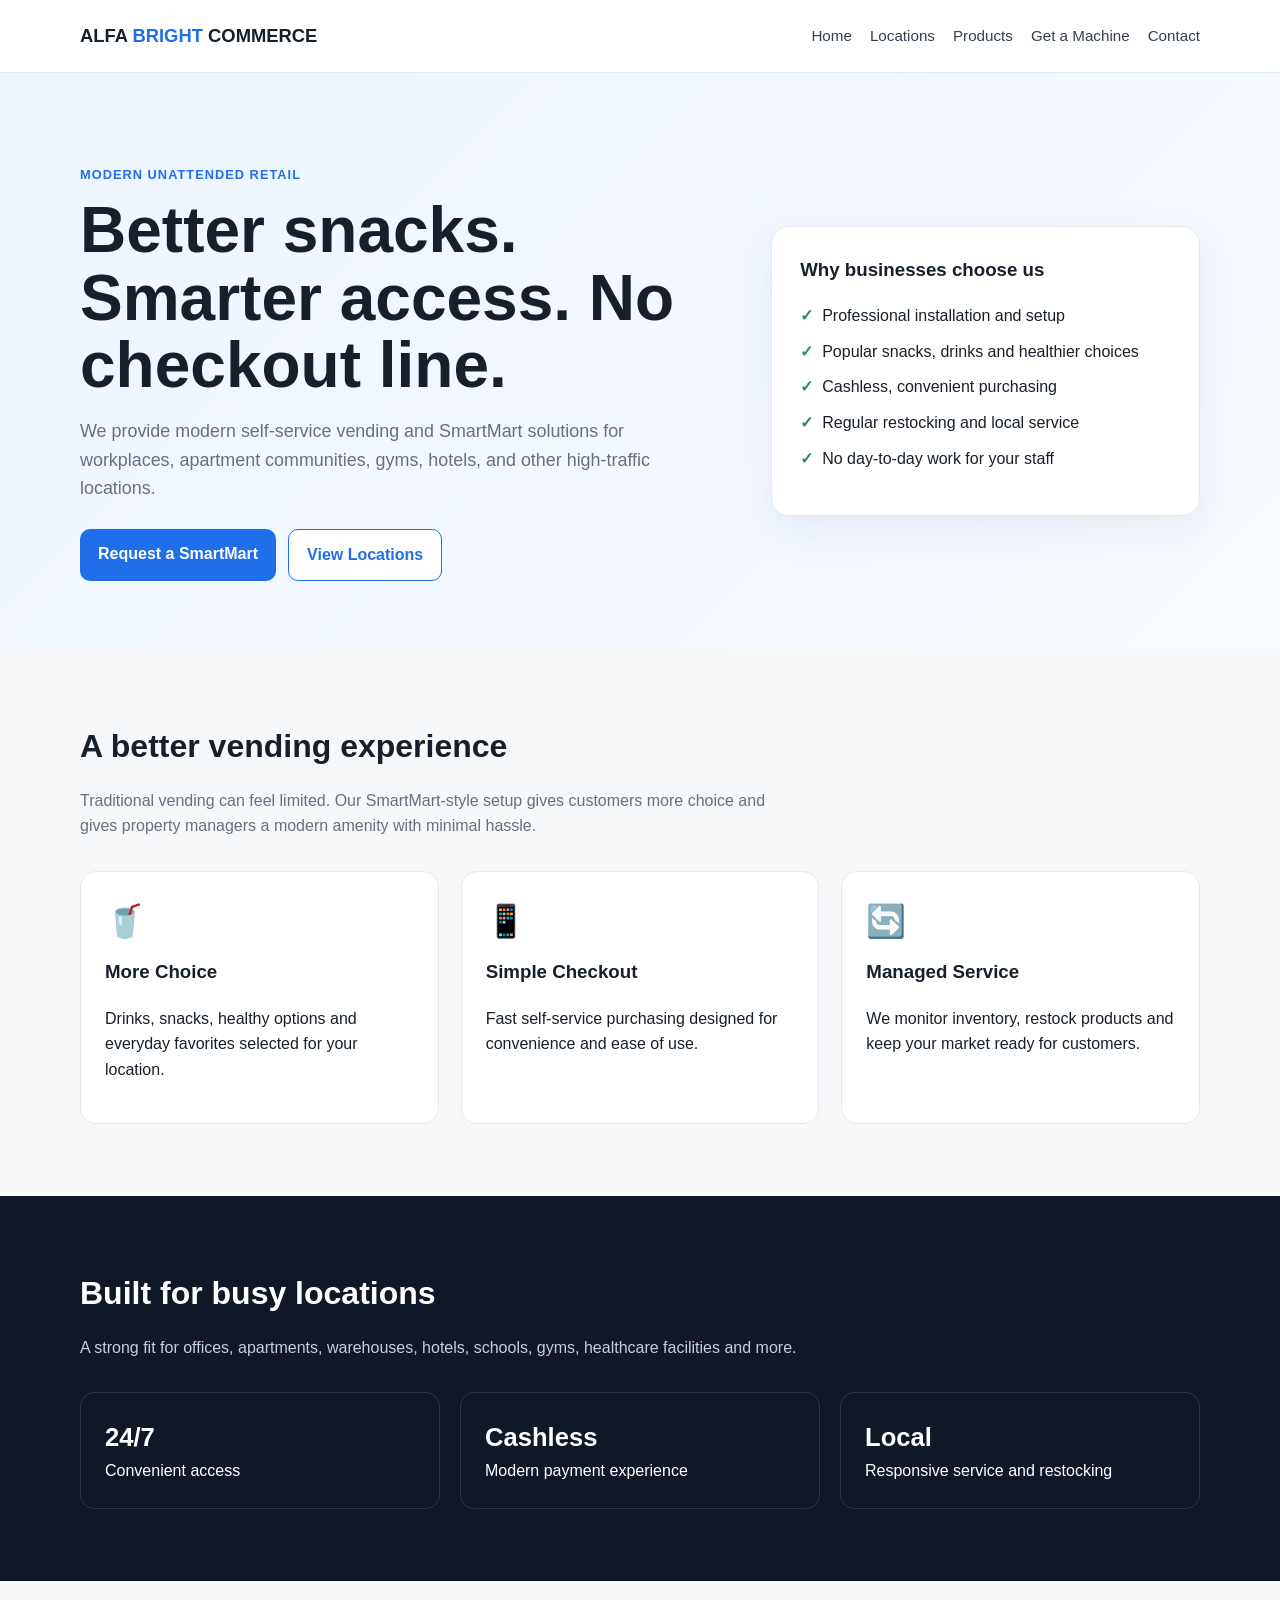
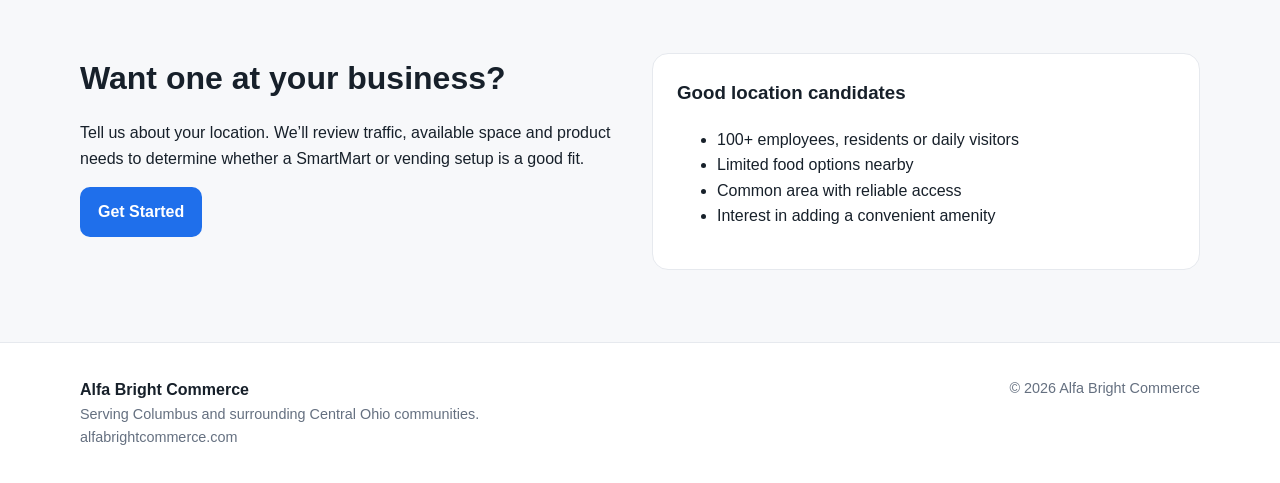
==== index.html @ e9631b59 "Add files via upload" ====
<!doctype html><html lang="en"><head><meta charset="utf-8"><meta name="viewport" content="width=device-width,initial-scale=1"><title>Alfa Bright Commerce | Smart Vending & Micro Markets</title><meta name="description" content="Modern vending and unattended retail solutions for offices, apartments, gyms, hotels and workplaces."><link rel="stylesheet" href="styles.css"></head><body>
<header class="site-header"><div class="container nav"><a class="brand" href="index.html">ALFA <span>BRIGHT</span> COMMERCE</a><button class="menu-btn">☰</button><nav class="nav-links"><a href="index.html">Home</a><a href="locations.html">Locations</a><a href="products.html">Products</a><a href="get-a-machine.html">Get a Machine</a><a href="contact.html">Contact</a></nav></div></header>
<main><section class="hero"><div class="container hero-grid"><div><span class="eyebrow">Modern unattended retail</span><h1>Better snacks. Smarter access. No checkout line.</h1><p>We provide modern self-service vending and SmartMart solutions for workplaces, apartment communities, gyms, hotels, and other high-traffic locations.</p><div class="actions"><a class="btn" href="get-a-machine.html">Request a SmartMart</a><a class="btn secondary" href="locations.html">View Locations</a></div></div><aside class="hero-card"><h3>Why businesses choose us</h3><ul class="checks"><li>Professional installation and setup</li><li>Popular snacks, drinks and healthier choices</li><li>Cashless, convenient purchasing</li><li>Regular restocking and local service</li><li>No day-to-day work for your staff</li></ul></aside></div></section>
<section class="section"><div class="container"><h2>A better vending experience</h2><p class="section-intro">Traditional vending can feel limited. Our SmartMart-style setup gives customers more choice and gives property managers a modern amenity with minimal hassle.</p><div class="grid-3"><div class="card"><div class="icon">🥤</div><h3>More Choice</h3><p>Drinks, snacks, healthy options and everyday favorites selected for your location.</p></div><div class="card"><div class="icon">📱</div><h3>Simple Checkout</h3><p>Fast self-service purchasing designed for convenience and ease of use.</p></div><div class="card"><div class="icon">🔄</div><h3>Managed Service</h3><p>We monitor inventory, restock products and keep your market ready for customers.</p></div></div></div></section>
<section class="section band"><div class="container"><h2>Built for busy locations</h2><p class="section-intro">A strong fit for offices, apartments, warehouses, hotels, schools, gyms, healthcare facilities and more.</p><div class="stats"><div class="stat"><strong>24/7</strong><span>Convenient access</span></div><div class="stat"><strong>Cashless</strong><span>Modern payment experience</span></div><div class="stat"><strong>Local</strong><span>Responsive service and restocking</span></div></div></div></section>
<section class="section"><div class="container grid-2"><div><h2>Want one at your business?</h2><p>Tell us about your location. We’ll review traffic, available space and product needs to determine whether a SmartMart or vending setup is a good fit.</p><a class="btn" href="get-a-machine.html">Get Started</a></div><div class="card"><h3>Good location candidates</h3><ul><li>100+ employees, residents or daily visitors</li><li>Limited food options nearby</li><li>Common area with reliable access</li><li>Interest in adding a convenient amenity</li></ul></div></div></section></main>
<footer class="footer"><div class="container footer-grid"><div><strong>Alfa Bright Commerce</strong><div class="small">Serving Columbus and surrounding Central Ohio communities.<br><span class="small">alfabrightcommerce.com</span></div></div><div class="small">© <span data-year></span> Alfa Bright Commerce</div></div></footer><script src="script.js"></script></body></html>
---- styles.css ----
:root{--bg:#f7f8fa;--card:#fff;--text:#17202a;--muted:#657080;--accent:#1f6feb;--accent2:#0f4fa8;--line:#e6e9ee;--success:#1f8f5f;--max:1120px}
*{box-sizing:border-box}body{margin:0;font-family:Arial,Helvetica,sans-serif;background:var(--bg);color:var(--text);line-height:1.6}a{color:inherit;text-decoration:none}img{max-width:100%;display:block}.container{width:min(92%,var(--max));margin:auto}.site-header{position:sticky;top:0;z-index:20;background:rgba(255,255,255,.96);border-bottom:1px solid var(--line);backdrop-filter:blur(8px)}.nav{display:flex;align-items:center;justify-content:space-between;min-height:72px;gap:20px}.brand{font-weight:800;font-size:1.15rem}.brand span{color:var(--accent)}.nav-links{display:flex;gap:18px;align-items:center}.nav-links a{font-size:.95rem;color:#344052}.nav-links a:hover{color:var(--accent)}.btn{display:inline-block;background:var(--accent);color:white;padding:12px 18px;border-radius:10px;font-weight:700;border:0;cursor:pointer}.btn:hover{background:var(--accent2)}.btn.secondary{background:white;color:var(--accent);border:1px solid var(--accent)}.hero{padding:88px 0 68px;background:linear-gradient(135deg,#eef5ff,#f8fbff)}.hero-grid{display:grid;grid-template-columns:1.2fr .8fr;gap:48px;align-items:center}.eyebrow{display:inline-block;color:var(--accent);font-weight:800;text-transform:uppercase;letter-spacing:.08em;font-size:.8rem;margin-bottom:12px}.hero h1{font-size:clamp(2.3rem,5vw,4.5rem);line-height:1.05;margin:0 0 18px}.hero p{font-size:1.12rem;color:var(--muted);max-width:680px}.hero-card{background:var(--card);border:1px solid var(--line);border-radius:18px;padding:28px;box-shadow:0 14px 40px rgba(20,50,90,.08)}.hero-card h3{margin-top:0}.checks{padding:0;list-style:none}.checks li{margin:10px 0}.checks li:before{content:'✓';color:var(--success);font-weight:800;margin-right:9px}.actions{display:flex;gap:12px;flex-wrap:wrap;margin-top:26px}.section{padding:72px 0}.section h2{font-size:2rem;margin:0 0 12px}.section-intro{color:var(--muted);max-width:720px;margin-bottom:32px}.grid-3{display:grid;grid-template-columns:repeat(3,1fr);gap:22px}.grid-2{display:grid;grid-template-columns:repeat(2,1fr);gap:24px}.card{background:var(--card);border:1px solid var(--line);border-radius:16px;padding:24px}.card h3{margin-top:0}.icon{font-size:2rem;margin-bottom:10px}.band{background:#101827;color:#fff}.band p{color:#c6cfdb}.stats{display:grid;grid-template-columns:repeat(3,1fr);gap:20px}.stat{padding:24px;border:1px solid rgba(255,255,255,.12);border-radius:14px}.stat strong{display:block;font-size:1.6rem}.page-hero{padding:58px 0;background:#eef5ff}.page-hero h1{font-size:2.5rem;margin:0 0 10px}.page-hero p{color:var(--muted);max-width:700px}.location-card,.product-card{background:#fff;border:1px solid var(--line);border-radius:16px;padding:22px}.pill{display:inline-block;padding:6px 10px;border-radius:999px;background:#eef5ff;color:var(--accent);font-size:.78rem;font-weight:700}.product-grid{display:grid;grid-template-columns:repeat(4,1fr);gap:18px}.form{background:#fff;border:1px solid var(--line);border-radius:16px;padding:28px}.form-grid{display:grid;grid-template-columns:1fr 1fr;gap:18px}.field label{display:block;font-weight:700;margin-bottom:6px}.field input,.field textarea,.field select{width:100%;padding:12px 13px;border:1px solid #cfd5dd;border-radius:10px;font:inherit;background:#fff}.field textarea{min-height:130px;resize:vertical}.full{grid-column:1/-1}.note{font-size:.9rem;color:var(--muted)}.footer{padding:34px 0;border-top:1px solid var(--line);background:#fff}.footer-grid{display:flex;justify-content:space-between;gap:20px;flex-wrap:wrap}.small{font-size:.9rem;color:var(--muted)}.menu-btn{display:none;background:none;border:0;font-size:1.4rem}
@media(max-width:850px){.hero-grid,.grid-3,.grid-2,.stats,.product-grid,.form-grid{grid-template-columns:1fr}.nav-links{display:none;position:absolute;top:72px;left:0;right:0;background:#fff;border-bottom:1px solid var(--line);padding:18px 4%;flex-direction:column;align-items:flex-start}.nav-links.open{display:flex}.menu-btn{display:block}.hero{padding-top:58px}.hero h1{font-size:2.6rem}.full{grid-column:auto}}
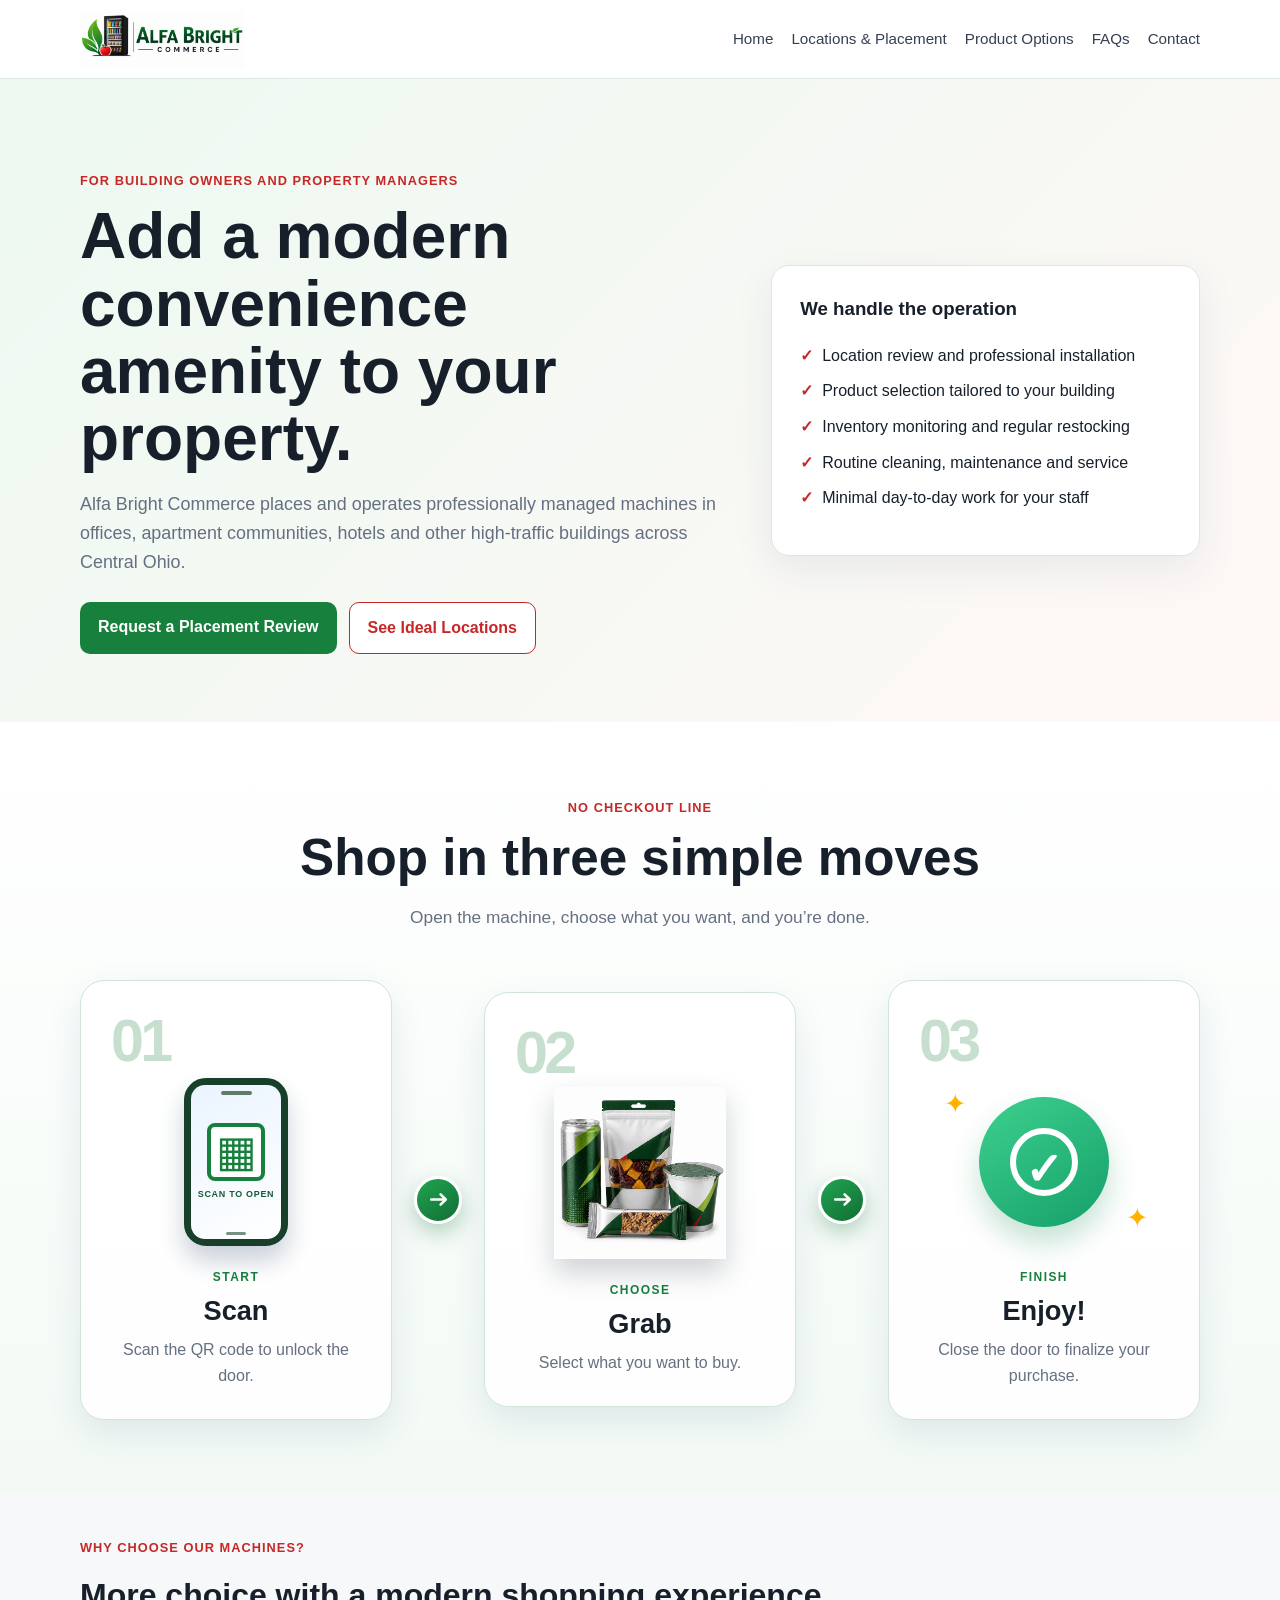
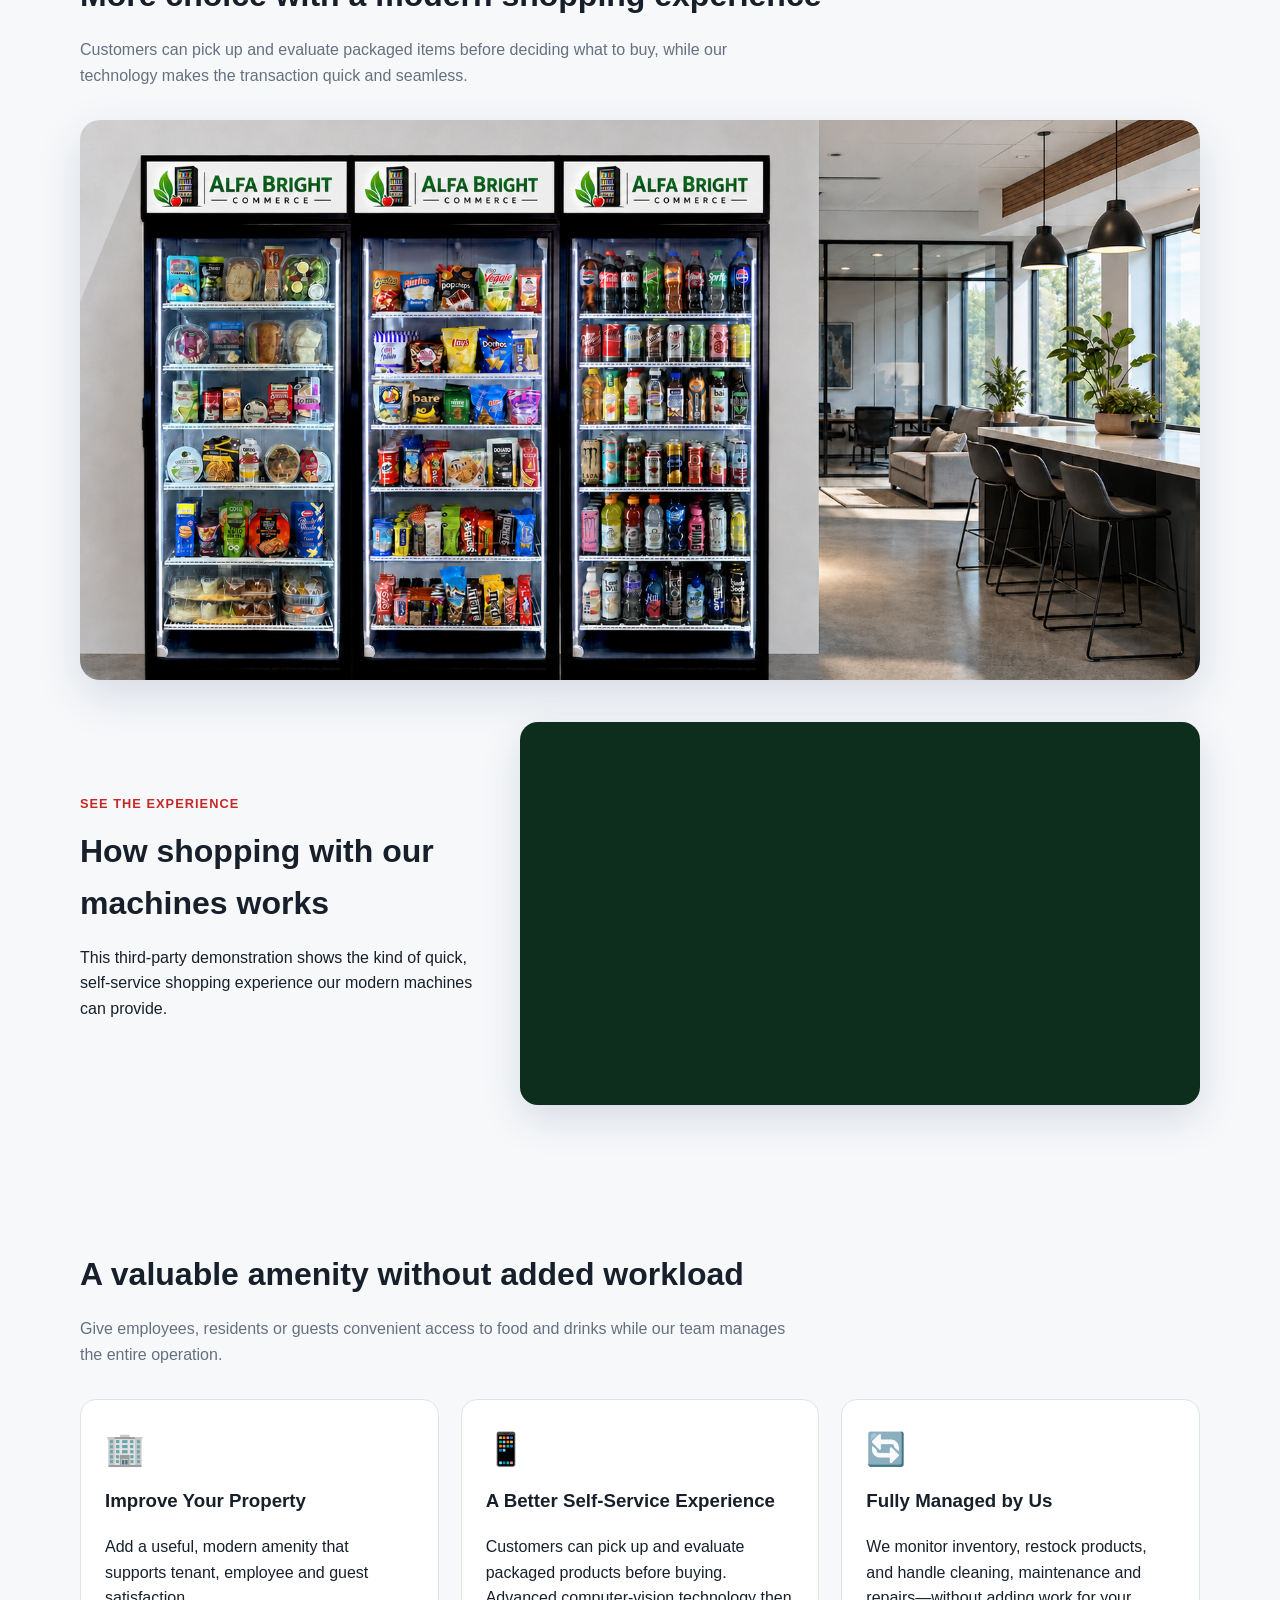
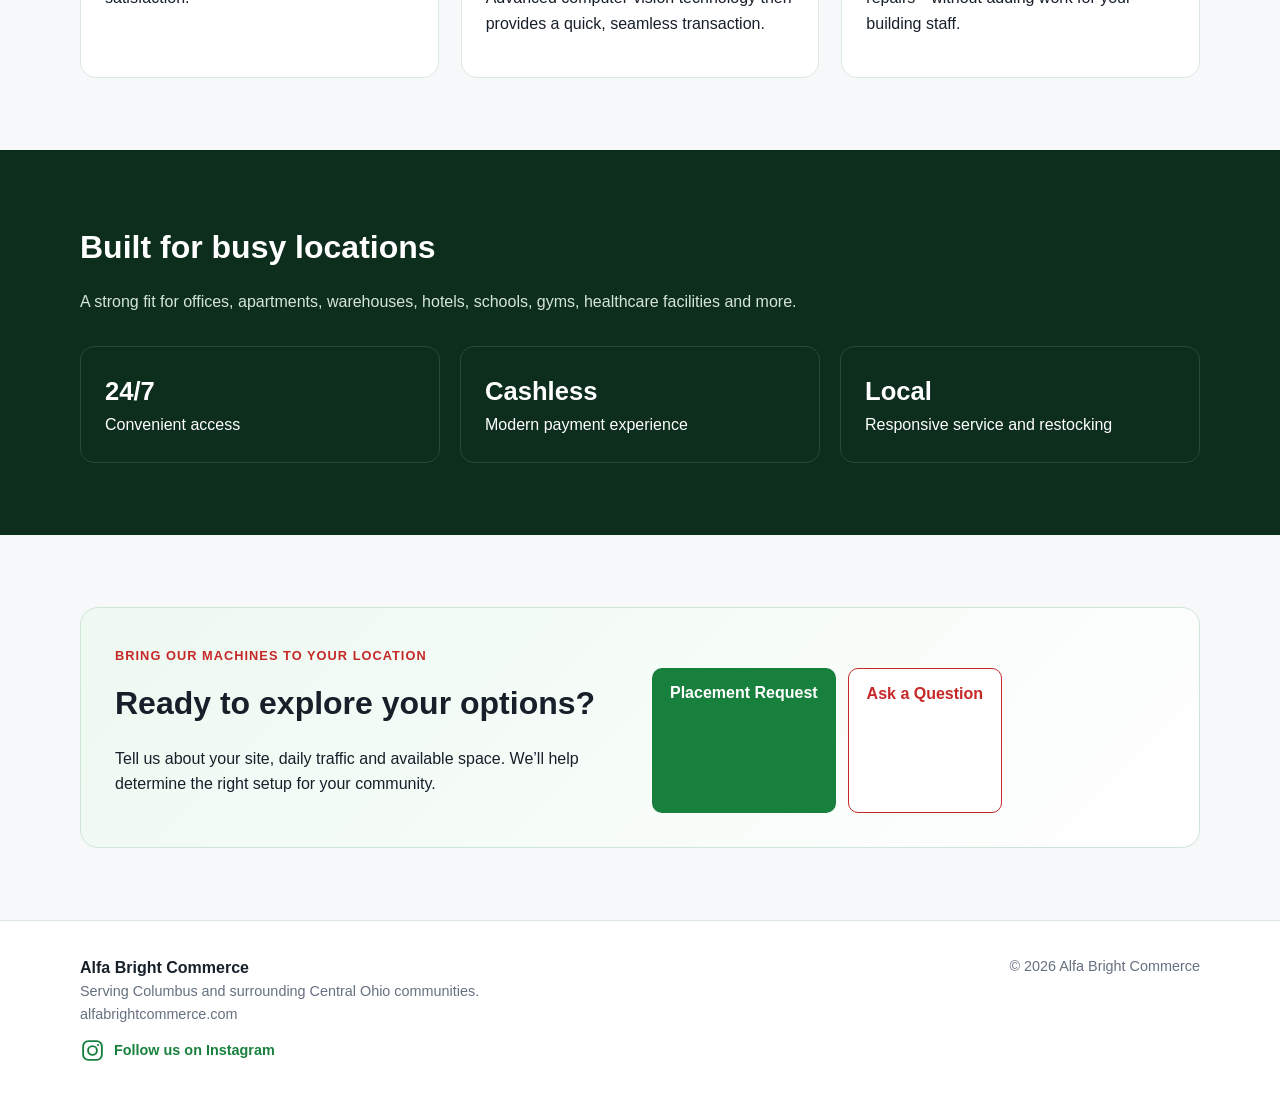
==== commit fe7426b1: "Publish completed Alfa Bright Commerce website" ====
--- a/index.html
+++ b/index.html
@@ -1,7 +1,10 @@
-<!doctype html><html lang="en"><head><meta charset="utf-8"><meta name="viewport" content="width=device-width,initial-scale=1"><title>Alfa Bright Commerce | Smart Vending & Micro Markets</title><meta name="description" content="Modern vending and unattended retail solutions for offices, apartments, gyms, hotels and workplaces."><link rel="stylesheet" href="styles.css"></head><body>
-<header class="site-header"><div class="container nav"><a class="brand" href="index.html">ALFA <span>BRIGHT</span> COMMERCE</a><button class="menu-btn">☰</button><nav class="nav-links"><a href="index.html">Home</a><a href="locations.html">Locations</a><a href="products.html">Products</a><a href="get-a-machine.html">Get a Machine</a><a href="contact.html">Contact</a></nav></div></header>
-<main><section class="hero"><div class="container hero-grid"><div><span class="eyebrow">Modern unattended retail</span><h1>Better snacks. Smarter access. No checkout line.</h1><p>We provide modern self-service vending and SmartMart solutions for workplaces, apartment communities, gyms, hotels, and other high-traffic locations.</p><div class="actions"><a class="btn" href="get-a-machine.html">Request a SmartMart</a><a class="btn secondary" href="locations.html">View Locations</a></div></div><aside class="hero-card"><h3>Why businesses choose us</h3><ul class="checks"><li>Professional installation and setup</li><li>Popular snacks, drinks and healthier choices</li><li>Cashless, convenient purchasing</li><li>Regular restocking and local service</li><li>No day-to-day work for your staff</li></ul></aside></div></section>
-<section class="section"><div class="container"><h2>A better vending experience</h2><p class="section-intro">Traditional vending can feel limited. Our SmartMart-style setup gives customers more choice and gives property managers a modern amenity with minimal hassle.</p><div class="grid-3"><div class="card"><div class="icon">🥤</div><h3>More Choice</h3><p>Drinks, snacks, healthy options and everyday favorites selected for your location.</p></div><div class="card"><div class="icon">📱</div><h3>Simple Checkout</h3><p>Fast self-service purchasing designed for convenience and ease of use.</p></div><div class="card"><div class="icon">🔄</div><h3>Managed Service</h3><p>We monitor inventory, restock products and keep your market ready for customers.</p></div></div></div></section>
+<!doctype html><html lang="en"><head><meta charset="utf-8"><meta name="viewport" content="width=device-width,initial-scale=1"><title>Alfa Bright Commerce | Smart Vending & Micro Markets</title><meta name="description" content="Modern vending and unattended retail solutions for offices, apartments, gyms, hotels and workplaces."><link rel="stylesheet" href="styles.css?v=46"></head><body>
+<header class="site-header"><div class="container nav"><a class="brand" href="index.html"><img src="alfa-bright-logo-products.png" alt="Alfa Bright Commerce"></a><button class="menu-btn">☰</button><nav class="nav-links"><a href="index.html">Home</a><a href="locations.html">Locations &amp; Placement</a><a href="products.html">Product Options</a><a href="faqs.html">FAQs</a><a href="contact.html">Contact</a></nav></div></header>
+<main><section class="hero"><div class="container hero-grid"><div><span class="eyebrow">For building owners and property managers</span><h1>Add a modern convenience amenity to your property.</h1><p>Alfa Bright Commerce places and operates professionally managed machines in offices, apartment communities, hotels and other high-traffic buildings across Central Ohio.</p><div class="actions"><a class="btn" href="locations.html#placement-request">Request a Placement Review</a><a class="btn secondary" href="locations.html#location-candidates">See Ideal Locations</a></div></div><aside class="hero-card"><h3>We handle the operation</h3><ul class="checks"><li>Location review and professional installation</li><li>Product selection tailored to your building</li><li>Inventory monitoring and regular restocking</li><li>Routine cleaning, maintenance and service</li><li>Minimal day-to-day work for your staff</li></ul></aside></div></section>
+<section class="section process-section"><div class="container"><div class="process-intro"><span class="eyebrow">No checkout line</span><h2>Shop in three simple moves</h2><p>Open the machine, choose what you want, and you’re done.</p></div><div class="process-flow"><div class="process-item"><div class="process-number">01</div><div class="process-art phone-art" aria-hidden="true"><div class="phone-speaker"></div><div class="phone-screen"><div class="qr-shape">▦</div><strong>SCAN TO OPEN</strong></div><div class="phone-home"></div></div><div class="process-copy"><span class="process-label">Start</span><h3>Scan</h3><p>Scan the QR code to unlock the door.</p></div></div><div class="process-arrow" aria-hidden="true"><svg viewBox="0 0 24 24"><path d="M5 12h13M14 7l5 5-5 5"/></svg></div><div class="process-item"><div class="process-number">02</div><div class="process-art product-art"><img class="product-photo" src="energy-dried-fruit-green.png" alt="Sealed dried fruit, unopened yogurt, wrapped protein bar and energy drink can"></div><div class="process-copy"><span class="process-label">Choose</span><h3>Grab</h3><p>Select what you want to buy.</p></div></div><div class="process-arrow" aria-hidden="true"><svg viewBox="0 0 24 24"><path d="M5 12h13M14 7l5 5-5 5"/></svg></div><div class="process-item"><div class="process-number">03</div><div class="process-art enjoy-art" aria-hidden="true"><span class="spark one">✦</span><div class="enjoy-face"><span>✓</span></div><span class="spark two">✦</span></div><div class="process-copy"><span class="process-label">Finish</span><h3>Enjoy!</h3><p>Close the door to finalize your purchase.</p></div></div></div></div></section>
+<section class="section media-showcase" id="why-our-machines"><div class="container"><span class="eyebrow">Why choose our machines?</span><h2>More choice with a modern shopping experience</h2><p class="section-intro">Customers can pick up and evaluate packaged items before deciding what to buy, while our technology makes the transaction quick and seamless.</p><img class="smartmart-photo" src="alfa-bright-office-logo-signs.png" alt="Three glass-front machines stocked with fresh food, snacks and drinks in a modern office break room"><div class="video-block"><div><span class="eyebrow">See the experience</span><h2>How shopping with our machines works</h2><p>This third-party demonstration shows the kind of quick, self-service shopping experience our modern machines can provide.</p></div><div class="video-frame"><iframe src="https://player.vimeo.com/video/1098318710?h=a0dbe9f97d" title="machine shopping demonstration" allow="autoplay; fullscreen; picture-in-picture" allowfullscreen></iframe></div></div></div></section>
+<section class="section"><div class="container"><h2>A valuable amenity without added workload</h2><p class="section-intro">Give employees, residents or guests convenient access to food and drinks while our team manages the entire operation.</p><div class="grid-3"><div class="card"><div class="icon">🏢</div><h3>Improve Your Property</h3><p>Add a useful, modern amenity that supports tenant, employee and guest satisfaction.</p></div><div class="card"><div class="icon">📱</div><h3>A Better Self-Service Experience</h3><p>Customers can pick up and evaluate packaged products before buying. Advanced computer-vision technology then provides a quick, seamless transaction.</p></div><div class="card"><div class="icon">🔄</div><h3>Fully Managed by Us</h3><p>We monitor inventory, restock products, and handle cleaning, maintenance and repairs—without adding work for your building staff.</p></div></div></div></section>
 <section class="section band"><div class="container"><h2>Built for busy locations</h2><p class="section-intro">A strong fit for offices, apartments, warehouses, hotels, schools, gyms, healthcare facilities and more.</p><div class="stats"><div class="stat"><strong>24/7</strong><span>Convenient access</span></div><div class="stat"><strong>Cashless</strong><span>Modern payment experience</span></div><div class="stat"><strong>Local</strong><span>Responsive service and restocking</span></div></div></div></section>
-<section class="section"><div class="container grid-2"><div><h2>Want one at your business?</h2><p>Tell us about your location. We’ll review traffic, available space and product needs to determine whether a SmartMart or vending setup is a good fit.</p><a class="btn" href="get-a-machine.html">Get Started</a></div><div class="card"><h3>Good location candidates</h3><ul><li>100+ employees, residents or daily visitors</li><li>Limited food options nearby</li><li>Common area with reliable access</li><li>Interest in adding a convenient amenity</li></ul></div></div></section></main>
-<footer class="footer"><div class="container footer-grid"><div><strong>Alfa Bright Commerce</strong><div class="small">Serving Columbus and surrounding Central Ohio communities.<br><span class="small">alfabrightcommerce.com</span></div></div><div class="small">© <span data-year></span> Alfa Bright Commerce</div></div></footer><script src="script.js"></script></body></html>
+<section class="section"><div class="container cta-panel"><div class="grid-2"><div><span class="eyebrow">Bring our machines to your location</span><h2>Ready to explore your options?</h2><p>Tell us about your site, daily traffic and available space. We’ll help determine the right setup for your community.</p></div><div class="actions"><a class="btn" href="locations.html#placement-request">Placement Request</a><a class="btn secondary" href="contact.html">Ask a Question</a></div></div></div></section>
+</main>
+<footer class="footer"><div class="container footer-grid"><div><strong>Alfa Bright Commerce</strong><div class="small">Serving Columbus and surrounding Central Ohio communities.<br><span class="small">alfabrightcommerce.com</span></div></div><div class="small">© <span data-year></span> Alfa Bright Commerce</div></div></footer><script src="script.js?v=46"></script></body></html>
--- a/styles.css
+++ b/styles.css
@@ -1,3 +1,14 @@
-:root{--bg:#f7f8fa;--card:#fff;--text:#17202a;--muted:#657080;--accent:#1f6feb;--accent2:#0f4fa8;--line:#e6e9ee;--success:#1f8f5f;--max:1120px}
-*{box-sizing:border-box}body{margin:0;font-family:Arial,Helvetica,sans-serif;background:var(--bg);color:var(--text);line-height:1.6}a{color:inherit;text-decoration:none}img{max-width:100%;display:block}.container{width:min(92%,var(--max));margin:auto}.site-header{position:sticky;top:0;z-index:20;background:rgba(255,255,255,.96);border-bottom:1px solid var(--line);backdrop-filter:blur(8px)}.nav{display:flex;align-items:center;justify-content:space-between;min-height:72px;gap:20px}.brand{font-weight:800;font-size:1.15rem}.brand span{color:var(--accent)}.nav-links{display:flex;gap:18px;align-items:center}.nav-links a{font-size:.95rem;color:#344052}.nav-links a:hover{color:var(--accent)}.btn{display:inline-block;background:var(--accent);color:white;padding:12px 18px;border-radius:10px;font-weight:700;border:0;cursor:pointer}.btn:hover{background:var(--accent2)}.btn.secondary{background:white;color:var(--accent);border:1px solid var(--accent)}.hero{padding:88px 0 68px;background:linear-gradient(135deg,#eef5ff,#f8fbff)}.hero-grid{display:grid;grid-template-columns:1.2fr .8fr;gap:48px;align-items:center}.eyebrow{display:inline-block;color:var(--accent);font-weight:800;text-transform:uppercase;letter-spacing:.08em;font-size:.8rem;margin-bottom:12px}.hero h1{font-size:clamp(2.3rem,5vw,4.5rem);line-height:1.05;margin:0 0 18px}.hero p{font-size:1.12rem;color:var(--muted);max-width:680px}.hero-card{background:var(--card);border:1px solid var(--line);border-radius:18px;padding:28px;box-shadow:0 14px 40px rgba(20,50,90,.08)}.hero-card h3{margin-top:0}.checks{padding:0;list-style:none}.checks li{margin:10px 0}.checks li:before{content:'✓';color:var(--success);font-weight:800;margin-right:9px}.actions{display:flex;gap:12px;flex-wrap:wrap;margin-top:26px}.section{padding:72px 0}.section h2{font-size:2rem;margin:0 0 12px}.section-intro{color:var(--muted);max-width:720px;margin-bottom:32px}.grid-3{display:grid;grid-template-columns:repeat(3,1fr);gap:22px}.grid-2{display:grid;grid-template-columns:repeat(2,1fr);gap:24px}.card{background:var(--card);border:1px solid var(--line);border-radius:16px;padding:24px}.card h3{margin-top:0}.icon{font-size:2rem;margin-bottom:10px}.band{background:#101827;color:#fff}.band p{color:#c6cfdb}.stats{display:grid;grid-template-columns:repeat(3,1fr);gap:20px}.stat{padding:24px;border:1px solid rgba(255,255,255,.12);border-radius:14px}.stat strong{display:block;font-size:1.6rem}.page-hero{padding:58px 0;background:#eef5ff}.page-hero h1{font-size:2.5rem;margin:0 0 10px}.page-hero p{color:var(--muted);max-width:700px}.location-card,.product-card{background:#fff;border:1px solid var(--line);border-radius:16px;padding:22px}.pill{display:inline-block;padding:6px 10px;border-radius:999px;background:#eef5ff;color:var(--accent);font-size:.78rem;font-weight:700}.product-grid{display:grid;grid-template-columns:repeat(4,1fr);gap:18px}.form{background:#fff;border:1px solid var(--line);border-radius:16px;padding:28px}.form-grid{display:grid;grid-template-columns:1fr 1fr;gap:18px}.field label{display:block;font-weight:700;margin-bottom:6px}.field input,.field textarea,.field select{width:100%;padding:12px 13px;border:1px solid #cfd5dd;border-radius:10px;font:inherit;background:#fff}.field textarea{min-height:130px;resize:vertical}.full{grid-column:1/-1}.note{font-size:.9rem;color:var(--muted)}.footer{padding:34px 0;border-top:1px solid var(--line);background:#fff}.footer-grid{display:flex;justify-content:space-between;gap:20px;flex-wrap:wrap}.small{font-size:.9rem;color:var(--muted)}.menu-btn{display:none;background:none;border:0;font-size:1.4rem}
-@media(max-width:850px){.hero-grid,.grid-3,.grid-2,.stats,.product-grid,.form-grid{grid-template-columns:1fr}.nav-links{display:none;position:absolute;top:72px;left:0;right:0;background:#fff;border-bottom:1px solid var(--line);padding:18px 4%;flex-direction:column;align-items:flex-start}.nav-links.open{display:flex}.menu-btn{display:block}.hero{padding-top:58px}.hero h1{font-size:2.6rem}.full{grid-column:auto}}
+:root{--bg:#f7f8fa;--card:#fff;--text:#17202a;--muted:#657080;--accent:#17803d;--accent2:#0f5d30;--line:#dce8df;--success:#c62828;--red:#c62828;--max:1120px}
+*{box-sizing:border-box}html{scroll-behavior:smooth;scroll-padding-top:90px}body{margin:0;font-family:Arial,Helvetica,sans-serif;background:var(--bg);color:var(--text);line-height:1.6}a{color:inherit;text-decoration:none}img{max-width:100%;display:block}.container{width:min(92%,var(--max));margin:auto}.site-header{position:sticky;top:0;z-index:20;background:rgba(255,255,255,.96);border-bottom:1px solid var(--line);backdrop-filter:blur(8px)}.nav{display:flex;align-items:center;justify-content:space-between;min-height:78px;gap:20px}.brand{display:flex;align-items:center}.brand img{display:block;width:auto;height:58px;object-fit:contain}.nav-links{display:flex;gap:18px;align-items:center}.nav-links a{font-size:.95rem;color:#344052}.nav-links a:hover{color:var(--red)}.btn{display:inline-block;background:var(--accent);color:white;padding:12px 18px;border-radius:10px;font-weight:700;border:0;cursor:pointer}.btn:hover{background:var(--accent2)}.btn.secondary{background:white;color:var(--red);border:1px solid var(--red)}.hero{padding:88px 0 68px;background:linear-gradient(135deg,#edf9f1,#fff8f7)}.hero-grid{display:grid;grid-template-columns:1.2fr .8fr;gap:48px;align-items:center}.eyebrow{display:inline-block;color:var(--red);font-weight:800;text-transform:uppercase;letter-spacing:.08em;font-size:.8rem;margin-bottom:12px}.hero h1{font-size:clamp(2.3rem,5vw,4.5rem);line-height:1.05;margin:0 0 18px}.hero p{font-size:1.12rem;color:var(--muted);max-width:680px}.hero-card{background:var(--card);border:1px solid var(--line);border-radius:18px;padding:28px;box-shadow:0 14px 40px rgba(20,50,90,.08)}.hero-card h3{margin-top:0}.checks{padding:0;list-style:none}.checks li{margin:10px 0}.checks li:before{content:'✓';color:var(--success);font-weight:800;margin-right:9px}.actions{display:flex;gap:12px;flex-wrap:wrap;margin-top:26px}.section{padding:72px 0}.section h2{font-size:2rem;margin:0 0 12px}.section-intro{color:var(--muted);max-width:720px;margin-bottom:32px}.grid-3{display:grid;grid-template-columns:repeat(3,1fr);gap:22px}.grid-2{display:grid;grid-template-columns:repeat(2,1fr);gap:24px}.card{background:var(--card);border:1px solid var(--line);border-radius:16px;padding:24px}.card h3{margin-top:0}.icon{font-size:2rem;margin-bottom:10px}.band{background:#0d2d1d;color:#fff}.band p{color:#d5e5da}.stats{display:grid;grid-template-columns:repeat(3,1fr);gap:20px}.stat{padding:24px;border:1px solid rgba(255,255,255,.12);border-radius:14px}.stat strong{display:block;font-size:1.6rem}.page-hero{padding:58px 0;background:#edf9f1}.page-hero h1{font-size:2.5rem;margin:0 0 10px}.page-hero p{color:var(--muted);max-width:700px}.location-card,.product-card{background:#fff;border:1px solid var(--line);border-radius:16px;padding:22px}.pill{display:inline-block;padding:6px 10px;border-radius:999px;background:#edf9f1;color:var(--accent);font-size:.78rem;font-weight:700}.product-grid{display:grid;grid-template-columns:repeat(4,1fr);gap:18px}.form{background:#fff;border:1px solid var(--line);border-radius:16px;padding:28px}.form-grid{display:grid;grid-template-columns:1fr 1fr;gap:18px}.field label{display:block;font-weight:700;margin-bottom:6px}.field input,.field textarea,.field select{width:100%;padding:12px 13px;border:1px solid #cfd5dd;border-radius:10px;font:inherit;background:#fff}.field textarea{min-height:130px;resize:vertical}.full{grid-column:1/-1}.note{font-size:.9rem;color:var(--muted)}.footer{padding:34px 0;border-top:1px solid var(--line);background:#fff}.footer-grid{display:flex;justify-content:space-between;gap:20px;flex-wrap:wrap}.small{font-size:.9rem;color:var(--muted)}.menu-btn{display:none;background:none;border:0;font-size:1.4rem}
+.feature-list{display:grid;gap:14px;padding:0;list-style:none}.feature-list li{position:relative;padding-left:30px}.feature-list li:before{content:'✓';position:absolute;left:0;color:var(--success);font-weight:800}.steps{counter-reset:smart-step}.step{position:relative;padding:28px 24px 24px}.step:before{counter-increment:smart-step;content:counter(smart-step);display:grid;place-items:center;width:42px;height:42px;margin-bottom:16px;border-radius:50%;background:var(--accent);color:#fff;font-weight:800}.quote-band{text-align:center}.quote-band h2{max-width:850px;margin-left:auto;margin-right:auto}.cta-panel{background:linear-gradient(135deg,#edf9f1,#fff);border:1px solid #cfe6d6;border-radius:18px;padding:34px}.media-showcase{padding-top:42px}.smartmart-photo{width:100%;aspect-ratio:16/8;object-fit:cover;border-radius:20px;box-shadow:0 16px 45px rgba(20,50,90,.14)}.video-block{display:grid;grid-template-columns:.75fr 1.25fr;gap:32px;align-items:center;margin-top:42px}.video-frame{position:relative;aspect-ratio:16/9;overflow:hidden;border-radius:18px;background:#0d2d1d;box-shadow:0 14px 40px rgba(20,50,90,.14)}.video-frame iframe{position:absolute;inset:0;width:100%;height:100%;border:0}
+.easy-section{background:linear-gradient(135deg,#08271a,#153f29)}.step-heading{text-align:center;max-width:680px;margin:0 auto 38px}.step-heading h2{font-size:clamp(2.2rem,4vw,3.1rem)}.step-heading p{font-size:1.05rem}.steps-showcase{position:relative}.steps-showcase .step{min-height:260px;padding:32px;text-align:center;border:1px solid rgba(255,255,255,.16);background:linear-gradient(180deg,#fff,#f1f6ff);box-shadow:0 18px 40px rgba(0,0,0,.2);transition:transform .2s ease,box-shadow .2s ease}.steps-showcase .step:hover{transform:translateY(-6px);box-shadow:0 24px 50px rgba(0,0,0,.28)}.steps-showcase .step:before{position:absolute;top:-18px;left:50%;transform:translateX(-50%);width:48px;height:48px;border:4px solid #123c27;box-shadow:0 5px 18px rgba(31,111,235,.35)}.steps-showcase .step-icon{display:grid;place-items:center;width:64px;height:64px;margin:22px auto 16px;border-radius:18px;background:#e8f7ed;color:var(--accent);font-size:2rem;font-weight:800}.steps-showcase h3{font-size:1.55rem;margin-bottom:8px}.steps-showcase p{color:var(--muted)}
+.process-section{overflow:hidden;background:linear-gradient(180deg,#fff,#f3faf5)}.process-intro{text-align:center;max-width:680px;margin:0 auto 48px}.process-intro h2{font-size:clamp(2.15rem,4vw,3.25rem);line-height:1.1}.process-intro p{color:var(--muted);font-size:1.08rem}.process-flow{display:grid;grid-template-columns:1fr auto 1fr auto 1fr;gap:22px;align-items:center}.process-item{min-height:230px;padding:30px;border:1px solid #cfe6d6;border-radius:24px;background:rgba(255,255,255,.88);box-shadow:0 14px 35px rgba(31,72,125,.1)}.process-number{font-size:3.7rem;line-height:1;font-weight:900;letter-spacing:-.06em;color:#c7dfce}.process-label{display:block;margin-top:22px;color:var(--accent);font-size:.75rem;font-weight:800;text-transform:uppercase;letter-spacing:.12em}.process-item h3{margin:2px 0 5px;font-size:1.7rem}.process-item p{margin:0;color:var(--muted)}.process-arrow{display:grid;place-items:center;width:42px;height:42px;border-radius:50%;background:var(--accent);color:#fff;font-size:1.45rem;font-weight:800;box-shadow:0 8px 20px rgba(31,111,235,.28)}
+.process-art{height:168px;margin:8px 0 20px;display:flex;align-items:center;justify-content:center}.phone-art{position:relative;width:104px;height:168px;margin:8px auto 20px;border:7px solid #173f2a;border-radius:22px;background:#173f2a;box-shadow:0 15px 25px rgba(23,50,91,.22)}.phone-speaker{position:absolute;top:6px;width:31px;height:4px;border-radius:4px;background:#607c69}.phone-screen{display:flex;flex-direction:column;align-items:center;justify-content:center;gap:6px;width:100%;height:100%;border-radius:14px;background:linear-gradient(150deg,#eaf4ff,#fff);color:#165b33}.phone-screen strong{font-size:.56rem;letter-spacing:.08em}.qr-shape{display:grid;place-items:center;width:58px;height:58px;border:4px solid var(--accent);border-radius:8px;background:#fff;color:var(--accent);font-size:2.7rem;line-height:1}.phone-home{position:absolute;bottom:4px;width:20px;height:3px;border-radius:4px;background:#789080}.product-art{position:relative;gap:14px;align-items:flex-end}.chip-bag{display:flex;flex-direction:column;align-items:center;justify-content:center;width:92px;height:128px;border-radius:12px 12px 18px 18px;background:linear-gradient(145deg,#ffca28,#ff8f00);color:#173f2a;box-shadow:0 14px 24px rgba(172,103,0,.22);transform:rotate(-6deg);clip-path:polygon(5% 0,95% 0,100% 8%,96% 92%,90% 100%,10% 100%,4% 92%,0 8%)}.chip-bag span{font-size:.9rem;font-weight:900}.chip-bag b{font-size:2.2rem;color:#fff}.soda-bottle{position:relative;display:flex;align-items:center;justify-content:center;width:58px;height:125px;border-radius:17px 17px 20px 20px;background:linear-gradient(90deg,#e53935,#ff6659,#c62828);color:#fff;box-shadow:0 14px 24px rgba(143,29,26,.2);transform:rotate(5deg)}.soda-bottle:before{content:'';position:absolute;top:-19px;width:29px;height:22px;border-radius:6px 6px 2px 2px;background:#e53935}.soda-bottle span{position:absolute;top:-24px;width:32px;height:7px;border-radius:3px;background:#25334a}.soda-bottle b{writing-mode:vertical-rl;font-size:.72rem;letter-spacing:.12em}.enjoy-art{position:relative}.enjoy-face{display:grid;place-items:center;width:130px;height:130px;border-radius:50%;background:linear-gradient(145deg,#3ed18f,#159f69);box-shadow:0 16px 28px rgba(31,143,95,.25)}.enjoy-face span{display:grid;place-items:center;width:68px;height:68px;border:6px solid #fff;border-radius:50%;color:#fff;font-size:2.8rem;font-weight:900}.spark{position:absolute;color:#ffb300;font-size:1.7rem}.spark.one{top:4px;left:25px}.spark.two{right:20px;bottom:6px}.process-copy{text-align:center}
+.process-arrow{width:48px;height:48px;border:3px solid #fff;background:linear-gradient(145deg,#20a450,#126e35);box-shadow:0 9px 22px rgba(18,110,53,.3)}.process-arrow svg{width:25px;height:25px;fill:none;stroke:#fff;stroke-width:2.4;stroke-linecap:round;stroke-linejoin:round}
+.product-photo{width:auto;height:172px;max-width:100%;object-fit:contain;filter:drop-shadow(0 14px 14px rgba(20,35,55,.2))}
+.location-grid{display:grid;grid-template-columns:repeat(12,1fr);gap:20px}.location-grid .card{position:relative;overflow:hidden;min-height:220px;padding:26px;border-top:5px solid var(--accent);box-shadow:0 10px 28px rgba(18,74,39,.08);transition:transform .2s ease,box-shadow .2s ease}.location-grid .card:nth-child(-n+4){grid-column:span 3}.location-grid .card:nth-child(n+5){grid-column:span 3}.location-grid .card:nth-child(even){border-top-color:var(--red)}.location-grid .card:hover{transform:translateY(-5px);box-shadow:0 18px 38px rgba(18,74,39,.14)}.location-grid .icon{display:grid;place-items:center;width:54px;height:54px;border-radius:15px;background:#edf9f1;font-size:1.75rem}.location-grid .card:nth-child(even) .icon{background:#fff1f0}.location-grid h3{margin-top:14px}
+.faq-layout{display:grid;grid-template-columns:.72fr 1.28fr;gap:46px;align-items:start}.faq-intro{position:sticky;top:110px}.faq-intro p{color:var(--muted);margin-bottom:24px}.faq-list{display:grid;gap:14px}.faq-list details{overflow:hidden;background:#fff;border:1px solid var(--line);border-left:5px solid var(--accent);border-radius:14px;box-shadow:0 8px 24px rgba(18,74,39,.07)}.faq-list details:nth-child(even){border-left-color:var(--red)}.faq-list summary{position:relative;padding:20px 56px 20px 22px;cursor:pointer;list-style:none;font-weight:800}.faq-list summary::-webkit-details-marker{display:none}.faq-list summary:after{content:'+';position:absolute;right:20px;top:50%;display:grid;place-items:center;width:28px;height:28px;border-radius:50%;background:#edf9f1;color:var(--accent);font-size:1.25rem;transform:translateY(-50%)}.faq-list details[open] summary:after{content:'−';background:#fff1f0;color:var(--red)}.faq-list details p{margin:0;padding:0 22px 22px;color:var(--muted)}.faq-link{color:var(--accent);font-weight:800;text-decoration:underline;text-underline-offset:3px}.faq-link:hover{color:var(--red)}.faq-actions{justify-content:center}
+@media(max-width:1000px){.location-grid{grid-template-columns:repeat(2,1fr)}.location-grid .card:nth-child(n){grid-column:auto}}
+@media(max-width:850px){.hero-grid,.grid-3,.grid-2,.stats,.product-grid,.form-grid,.video-block,.faq-layout{grid-template-columns:1fr}.faq-intro{position:static}.nav-links{display:none;position:absolute;top:78px;left:0;right:0;background:#fff;border-bottom:1px solid var(--line);padding:18px 4%;flex-direction:column;align-items:flex-start}.nav-links.open{display:flex}.menu-btn{display:block}.hero{padding-top:58px}.hero h1{font-size:2.6rem}.full{grid-column:auto}.smartmart-photo{aspect-ratio:4/3}.steps-showcase{gap:34px}.process-flow{grid-template-columns:1fr;gap:14px}.process-item{min-height:auto}.process-arrow{transform:rotate(90deg);margin:auto}}
+.instagram-link{display:inline-flex;align-items:center;gap:9px;margin-top:12px;color:var(--accent);font-size:.9rem;font-weight:800}.instagram-link:hover{color:var(--red)}.instagram-link svg{width:25px;height:25px;fill:none;stroke:currentColor;stroke-width:1.8}.instagram-link .instagram-dot{fill:currentColor;stroke:none}
+@media(max-width:600px){.location-grid{grid-template-columns:1fr}.location-grid .card:last-child{grid-column:auto;width:100%}}
